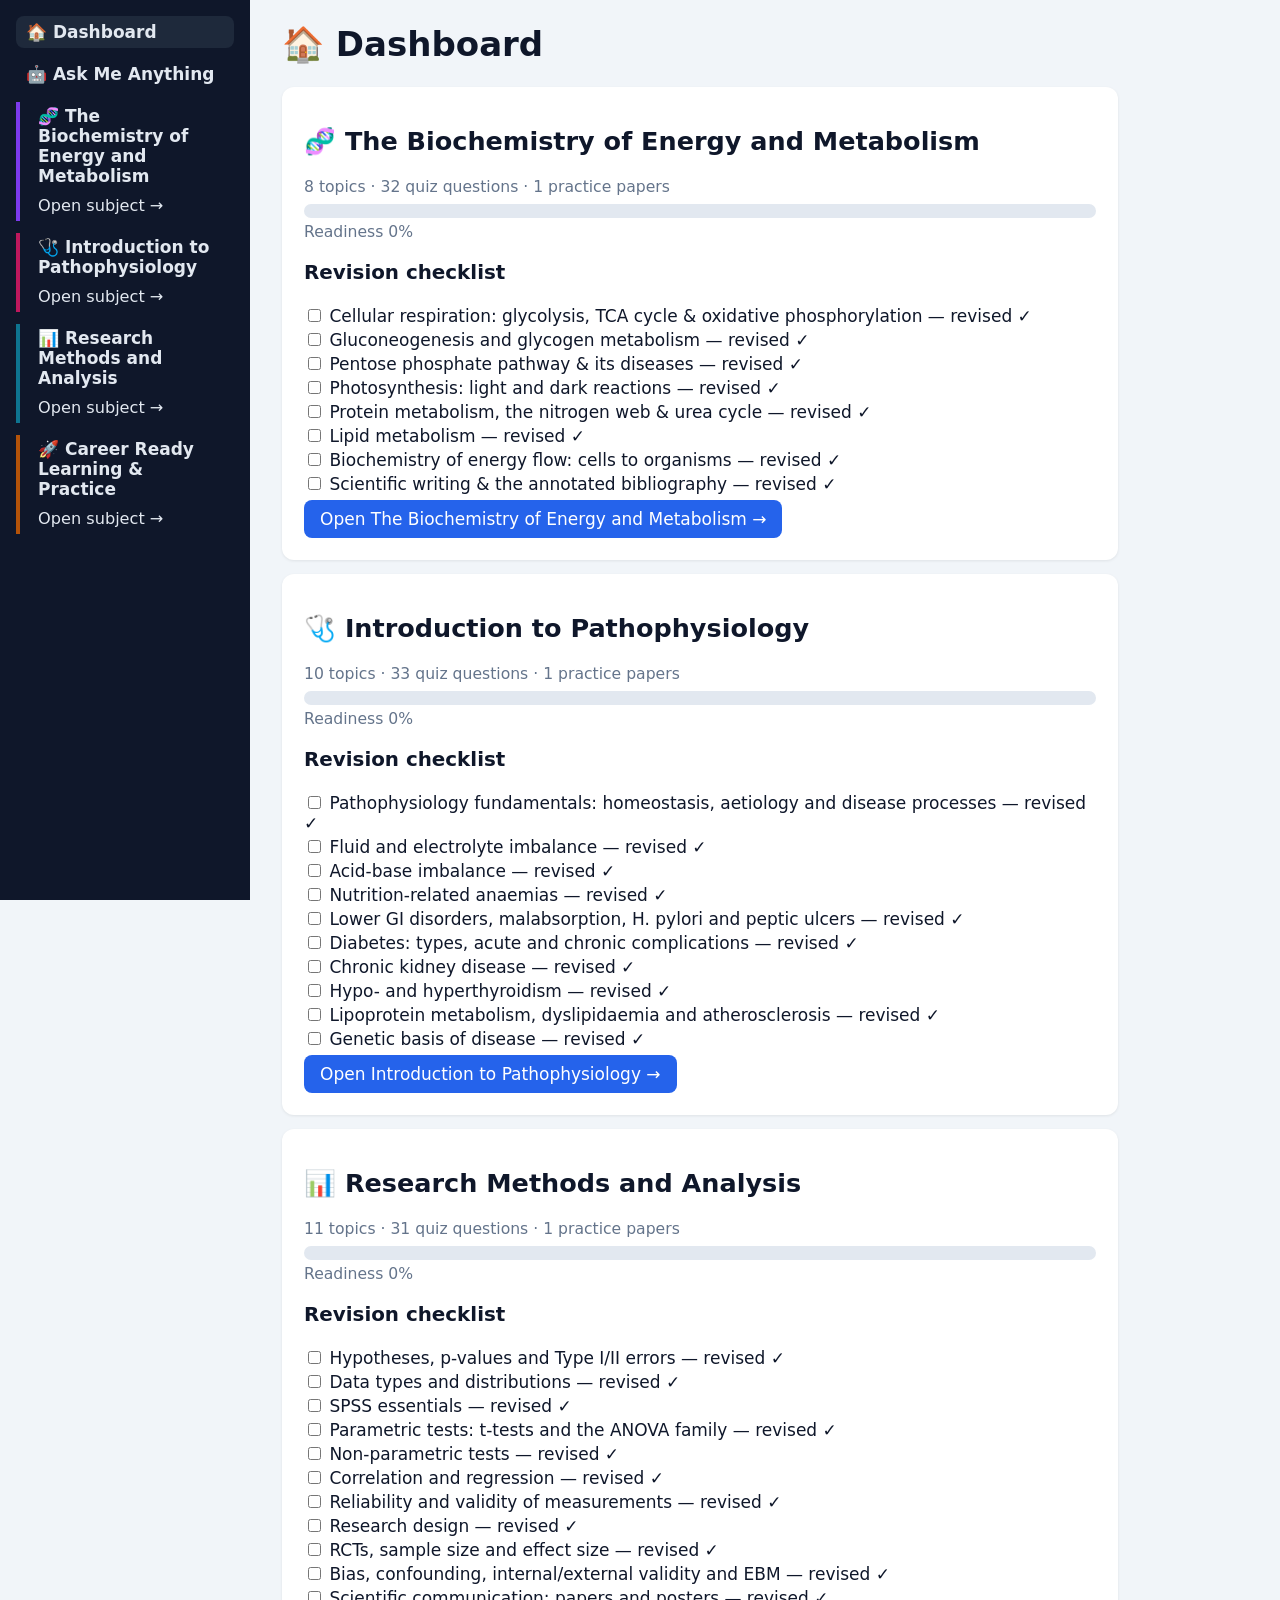
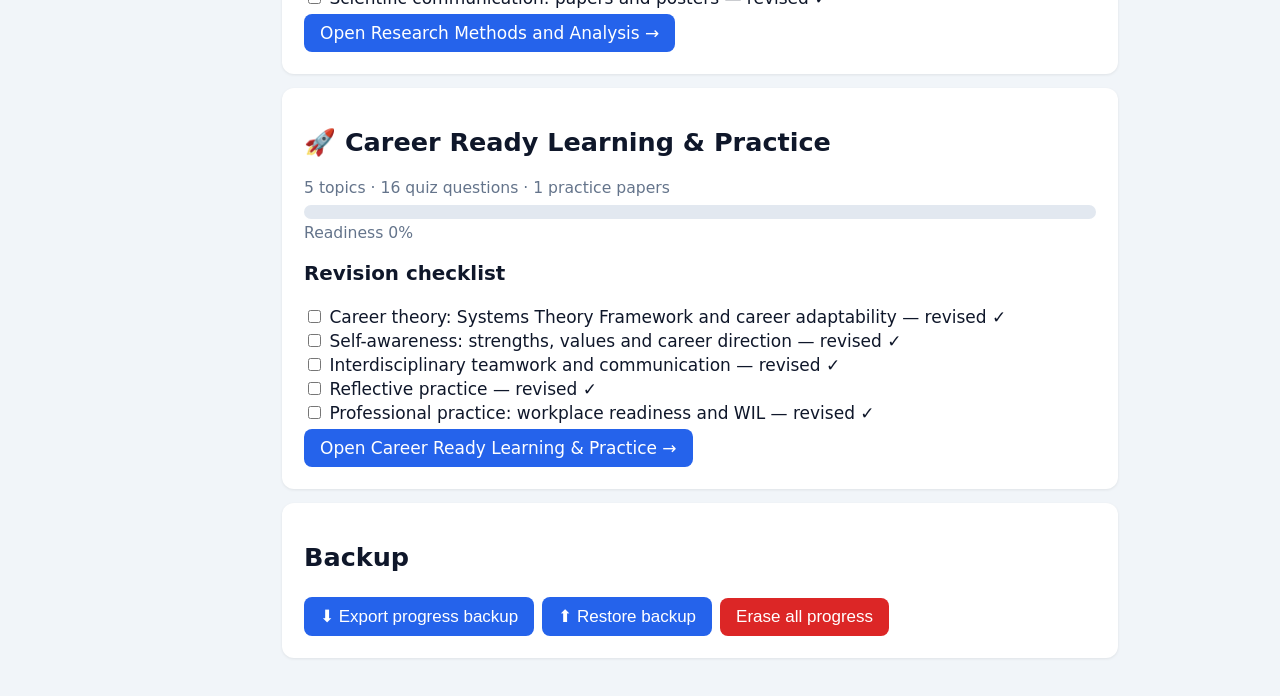
==== index.html @ 22ed7bb7 "deploy: update site" ====
<!doctype html>
<html lang="en">
<head>
  <meta charset="utf-8">
  <meta name="viewport" content="width=device-width, initial-scale=1">
  <title>Jana Study Hub</title>
  <link rel="stylesheet" href="app/styles.css">
</head>
<body>
  <div id="app" class="app">
    <nav id="sidebar" class="sidebar no-print"></nav>
    <main id="main" class="main"></main>
  </div>
  <script>window.__JSH_ERRORS = [];</script>
  <script src="app/core.js"></script>
  <script src="app/progress.js"></script>
  <script src="data/registry.js"></script>
  <script src="data/tutor-key.js" onerror="void 0"></script>
  <script src="data/biol214/guide.js" onerror="window.__JSH_ERRORS.push('data/biol214/guide.js')"></script>
  <script src="data/biol214/notes.js" onerror="window.__JSH_ERRORS.push('data/biol214/notes.js')"></script>
  <script src="data/biol214/flashcards.js" onerror="window.__JSH_ERRORS.push('data/biol214/flashcards.js')"></script>
  <script src="data/biol214/questions.js" onerror="window.__JSH_ERRORS.push('data/biol214/questions.js')"></script>
  <script src="data/medi212/guide.js" onerror="window.__JSH_ERRORS.push('data/medi212/guide.js')"></script>
  <script src="data/medi212/notes.js" onerror="window.__JSH_ERRORS.push('data/medi212/notes.js')"></script>
  <script src="data/medi212/flashcards.js" onerror="window.__JSH_ERRORS.push('data/medi212/flashcards.js')"></script>
  <script src="data/medi212/questions.js" onerror="window.__JSH_ERRORS.push('data/medi212/questions.js')"></script>
  <script src="data/medi304/guide.js" onerror="window.__JSH_ERRORS.push('data/medi304/guide.js')"></script>
  <script src="data/medi304/notes.js" onerror="window.__JSH_ERRORS.push('data/medi304/notes.js')"></script>
  <script src="data/medi304/flashcards.js" onerror="window.__JSH_ERRORS.push('data/medi304/flashcards.js')"></script>
  <script src="data/medi304/questions.js" onerror="window.__JSH_ERRORS.push('data/medi304/questions.js')"></script>
  <script src="data/crlp200/guide.js" onerror="window.__JSH_ERRORS.push('data/crlp200/guide.js')"></script>
  <script src="data/crlp200/notes.js" onerror="window.__JSH_ERRORS.push('data/crlp200/notes.js')"></script>
  <script src="data/crlp200/flashcards.js" onerror="window.__JSH_ERRORS.push('data/crlp200/flashcards.js')"></script>
  <script src="data/crlp200/questions.js" onerror="window.__JSH_ERRORS.push('data/crlp200/questions.js')"></script>
  <script src="app/quiz.js"></script>
  <script src="app/flashcards.js"></script>
  <script src="app/exam.js"></script>
  <script src="app/tutor-core.js"></script>
  <script src="app/tutor.js"></script>
  <script src="app/app.js"></script>
</body>
</html>
---- app/styles.css ----
/* Jana Study Hub */
* { box-sizing: border-box; }
body { margin: 0; font-family: 'Segoe UI', system-ui, sans-serif; background: #f1f5f9; color: #0f172a; font-size: 17px; }
.app { display: flex; min-height: 100vh; }
.sidebar { width: 250px; flex-shrink: 0; background: #0f172a; color: #e2e8f0; padding: 16px; position: sticky; top: 0; height: 100vh; overflow-y: auto; }
.sidebar a { display: block; color: #e2e8f0; text-decoration: none; padding: 6px 10px; border-radius: 8px; }
.sidebar a:hover, .sidebar a.active { background: #1e293b; }
.home-link { font-weight: 700; margin-bottom: 10px; }
.subject-nav { border-left: 4px solid #666; margin: 12px 0; padding-left: 8px; }
.subject-title { font-weight: 700; padding: 4px 10px; }
.main { flex: 1; padding: 24px 32px; max-width: 900px; }
h1 { margin-top: 0; }
.card { background: #fff; border-radius: 12px; padding: 18px 22px; margin: 14px 0; box-shadow: 0 1px 3px rgba(0,0,0,.08); }
.muted { color: #64748b; font-size: .92em; }
.button { display: inline-block; background: #2563eb; color: #fff; border: 0; border-radius: 8px; padding: 9px 16px; font-size: 1em; cursor: pointer; text-decoration: none; margin: 4px 8px 4px 0; }
.button:hover { background: #1d4ed8; }
.button.danger { background: #dc2626; }
.bar { background: #e2e8f0; border-radius: 999px; height: 14px; overflow: hidden; margin: 8px 0 4px; }
.bar-fill { height: 100%; border-radius: 999px; }
.weak { color: #b45309; background: #fef3c7; border-radius: 8px; padding: 8px 12px; margin: 8px 0; }
.warning { background: #fee2e2; border: 1px solid #fca5a5; border-radius: 8px; padding: 10px 14px; margin: 12px 0; }
.revised-item { display: block; padding: 2px 0; }
.terms dt { font-weight: 700; margin-top: 8px; }
.terms dd { margin: 0 0 6px 0; color: #334155; }
.zone-link { font-size: .95em; }
.question { border-top: 1px solid #e2e8f0; padding: 14px 0; }
.question .marks { float: right; color: #64748b; }
textarea.answer { width: 100%; min-height: 90px; font: inherit; padding: 8px; border: 1px solid #cbd5e1; border-radius: 8px; }
.option { display: block; padding: 6px 10px; margin: 4px 0; background: #f8fafc; border-radius: 8px; cursor: pointer; }
.option:hover { background: #e0e9ff; }
.flashcard { background: #fff; border-radius: 16px; box-shadow: 0 2px 8px rgba(0,0,0,.12); padding: 40px 32px; text-align: center; min-height: 220px; font-size: 1.25em; cursor: pointer; margin: 14px 0; }
.timer { font-size: 1.6em; font-weight: 700; color: #0f172a; background: #fef9c3; display: inline-block; padding: 6px 18px; border-radius: 999px; }
.timer.over { background: #fee2e2; }
.tutor-log { max-height: 55vh; overflow-y: auto; padding: 4px; }
.bubble { border-radius: 14px; padding: 10px 14px; margin: 8px 0; }
.bubble p { margin: 4px 0; }
.tutor-me { background: #dbeafe; margin-left: 15%; }
.tutor-ai { background: #f1f5f9; margin-right: 15%; }
input.tutor-key { padding: 8px; border: 1px solid #cbd5e1; border-radius: 8px; margin: 6px 6px 6px 0; width: 260px; }
.tutor-starters { margin: 8px 0; display: flex; flex-wrap: wrap; gap: 8px; }
.tutor-starters .button { padding: 6px 12px; }
.answer-space { display: none; }
mark { background: #fef08a; }

@media print {
  body { background: #fff; font-size: 12pt; }
  .sidebar, .no-print, .button, .timer { display: none !important; }
  .main { max-width: none; padding: 0; }
  .card { box-shadow: none; border: 0; padding: 0; page-break-inside: avoid; }
  textarea.answer { display: none; }
  .answer-space { display: block; border-bottom: 1px solid #94a3b8; height: 70px; margin: 12px 0; }
}
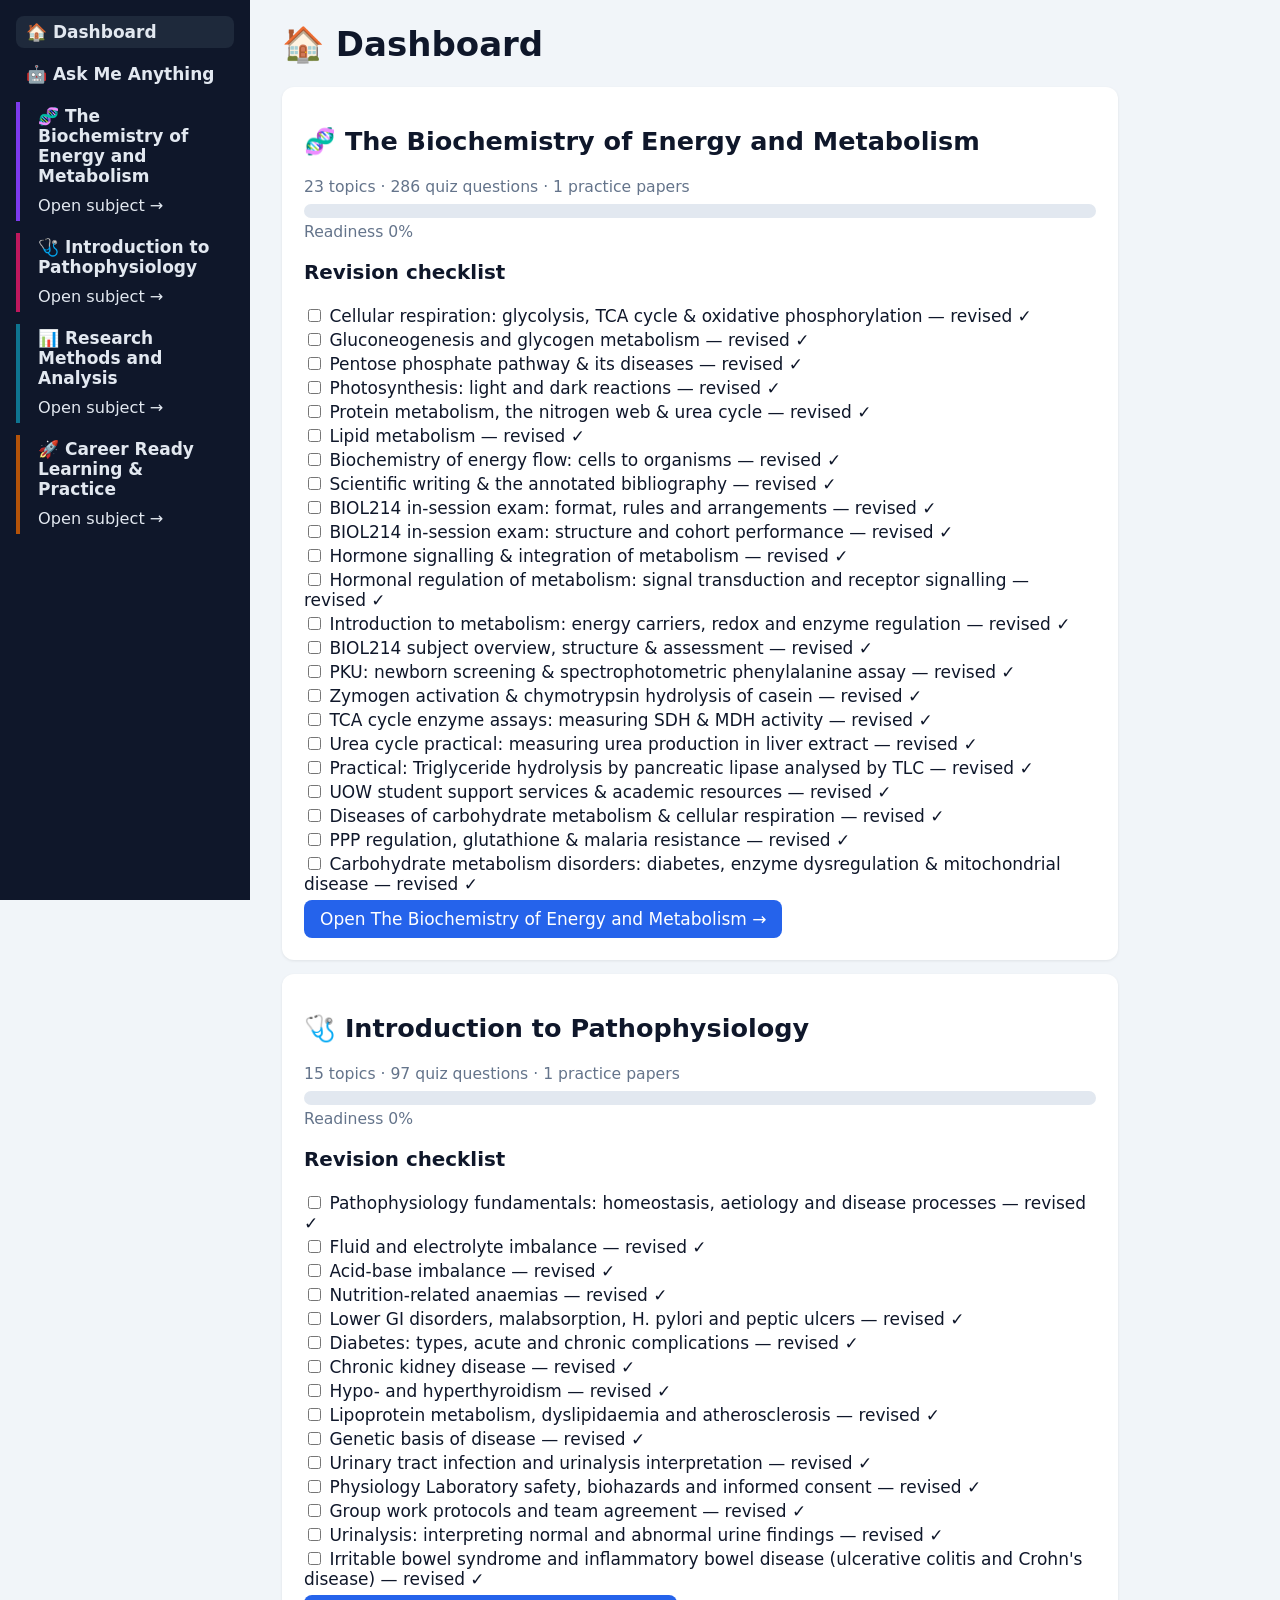
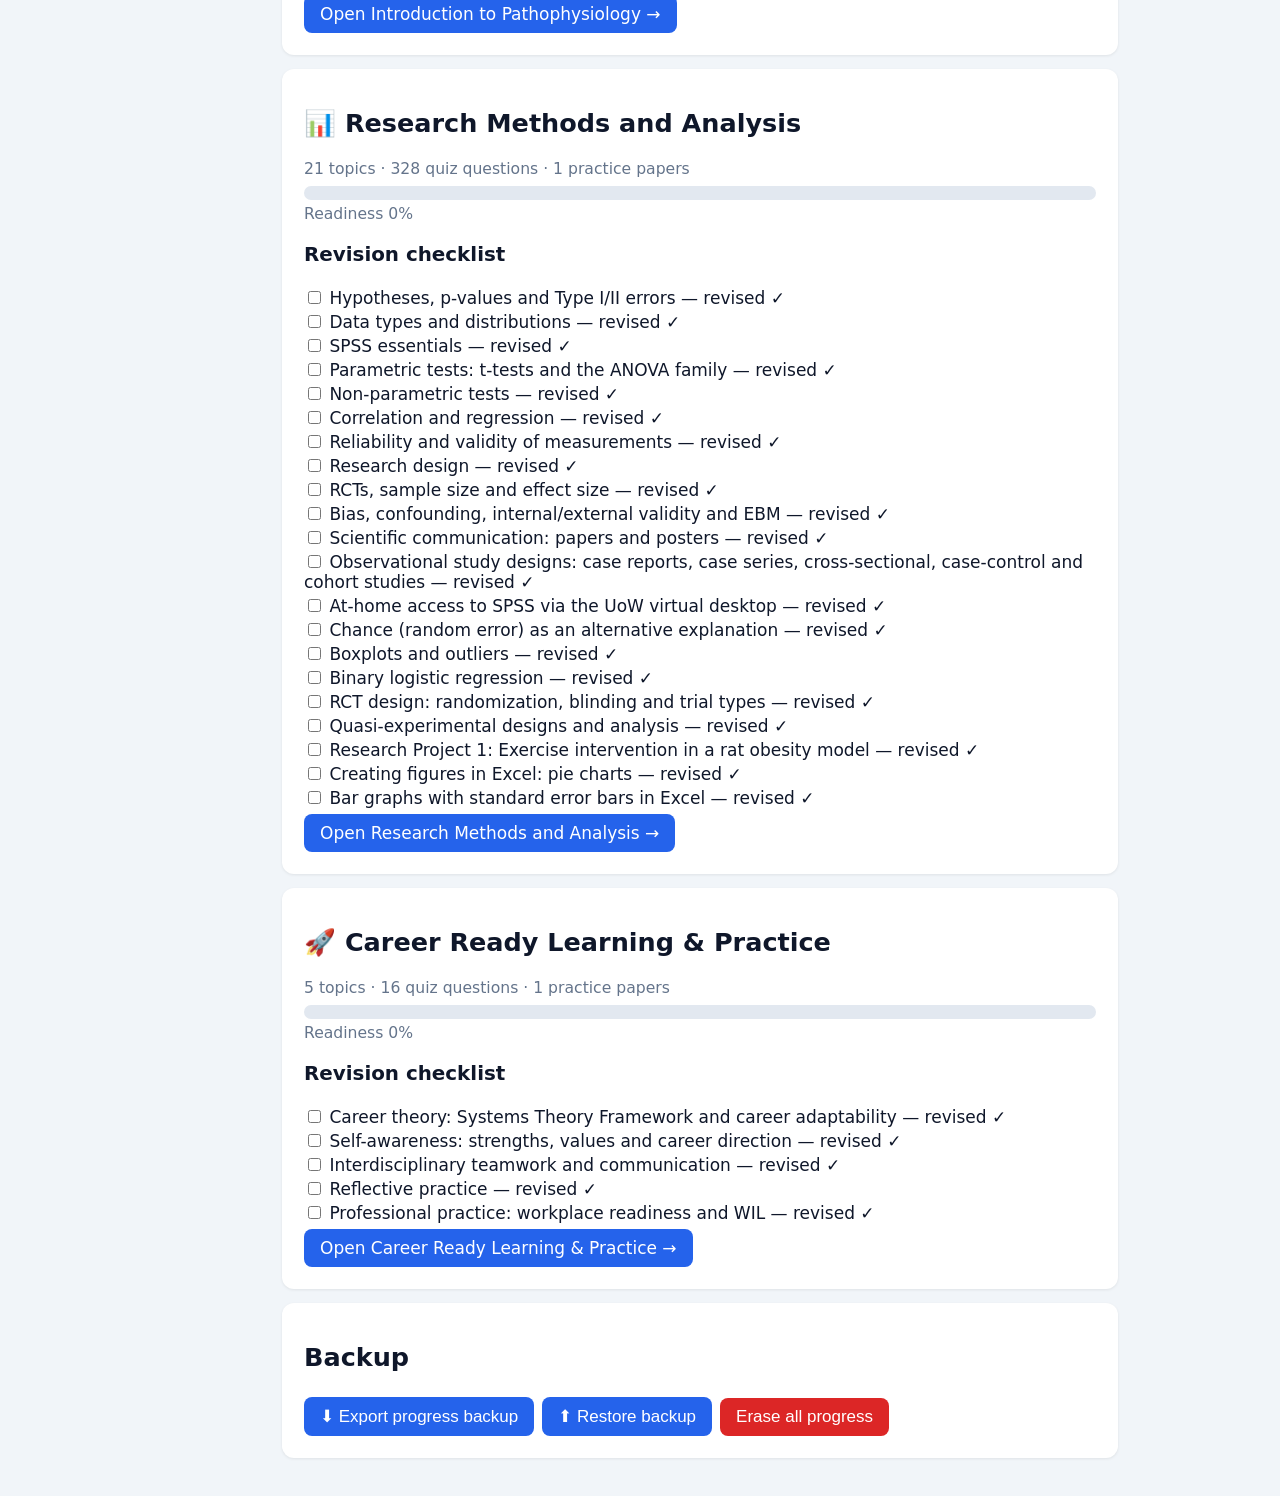
==== commit 06499533: "deploy: update site" ====
--- a/index.html
+++ b/index.html
@@ -20,18 +20,23 @@
   <script src="data/biol214/notes.js" onerror="window.__JSH_ERRORS.push('data/biol214/notes.js')"></script>
   <script src="data/biol214/flashcards.js" onerror="window.__JSH_ERRORS.push('data/biol214/flashcards.js')"></script>
   <script src="data/biol214/questions.js" onerror="window.__JSH_ERRORS.push('data/biol214/questions.js')"></script>
+  <script src="data/biol214/auto.js" onerror="void 0"></script>
   <script src="data/medi212/guide.js" onerror="window.__JSH_ERRORS.push('data/medi212/guide.js')"></script>
   <script src="data/medi212/notes.js" onerror="window.__JSH_ERRORS.push('data/medi212/notes.js')"></script>
   <script src="data/medi212/flashcards.js" onerror="window.__JSH_ERRORS.push('data/medi212/flashcards.js')"></script>
   <script src="data/medi212/questions.js" onerror="window.__JSH_ERRORS.push('data/medi212/questions.js')"></script>
+  <script src="data/medi212/auto.js" onerror="void 0"></script>
   <script src="data/medi304/guide.js" onerror="window.__JSH_ERRORS.push('data/medi304/guide.js')"></script>
   <script src="data/medi304/notes.js" onerror="window.__JSH_ERRORS.push('data/medi304/notes.js')"></script>
   <script src="data/medi304/flashcards.js" onerror="window.__JSH_ERRORS.push('data/medi304/flashcards.js')"></script>
   <script src="data/medi304/questions.js" onerror="window.__JSH_ERRORS.push('data/medi304/questions.js')"></script>
+  <script src="data/medi304/auto.js" onerror="void 0"></script>
   <script src="data/crlp200/guide.js" onerror="window.__JSH_ERRORS.push('data/crlp200/guide.js')"></script>
   <script src="data/crlp200/notes.js" onerror="window.__JSH_ERRORS.push('data/crlp200/notes.js')"></script>
   <script src="data/crlp200/flashcards.js" onerror="window.__JSH_ERRORS.push('data/crlp200/flashcards.js')"></script>
   <script src="data/crlp200/questions.js" onerror="window.__JSH_ERRORS.push('data/crlp200/questions.js')"></script>
+  <script src="data/crlp200/auto.js" onerror="void 0"></script>
+  <script src="app/aiq.js"></script>
   <script src="app/quiz.js"></script>
   <script src="app/flashcards.js"></script>
   <script src="app/exam.js"></script>
--- a/app/styles.css
+++ b/app/styles.css
@@ -38,6 +38,8 @@
 .tutor-ai { background: #f1f5f9; margin-right: 15%; }
 input.tutor-key { padding: 8px; border: 1px solid #cbd5e1; border-radius: 8px; margin: 6px 6px 6px 0; width: 260px; }
 .tutor-starters { margin: 8px 0; display: flex; flex-wrap: wrap; gap: 8px; }
+.ai-feedback { background: #f5f0ff; border: 1px solid #d8b4fe; border-radius: 10px; padding: 12px 14px; margin: 10px 0; }
+.ai-feedback p { margin: 6px 0; }
 .tutor-starters .button { padding: 6px 12px; }
 .answer-space { display: none; }
 mark { background: #fef08a; }
